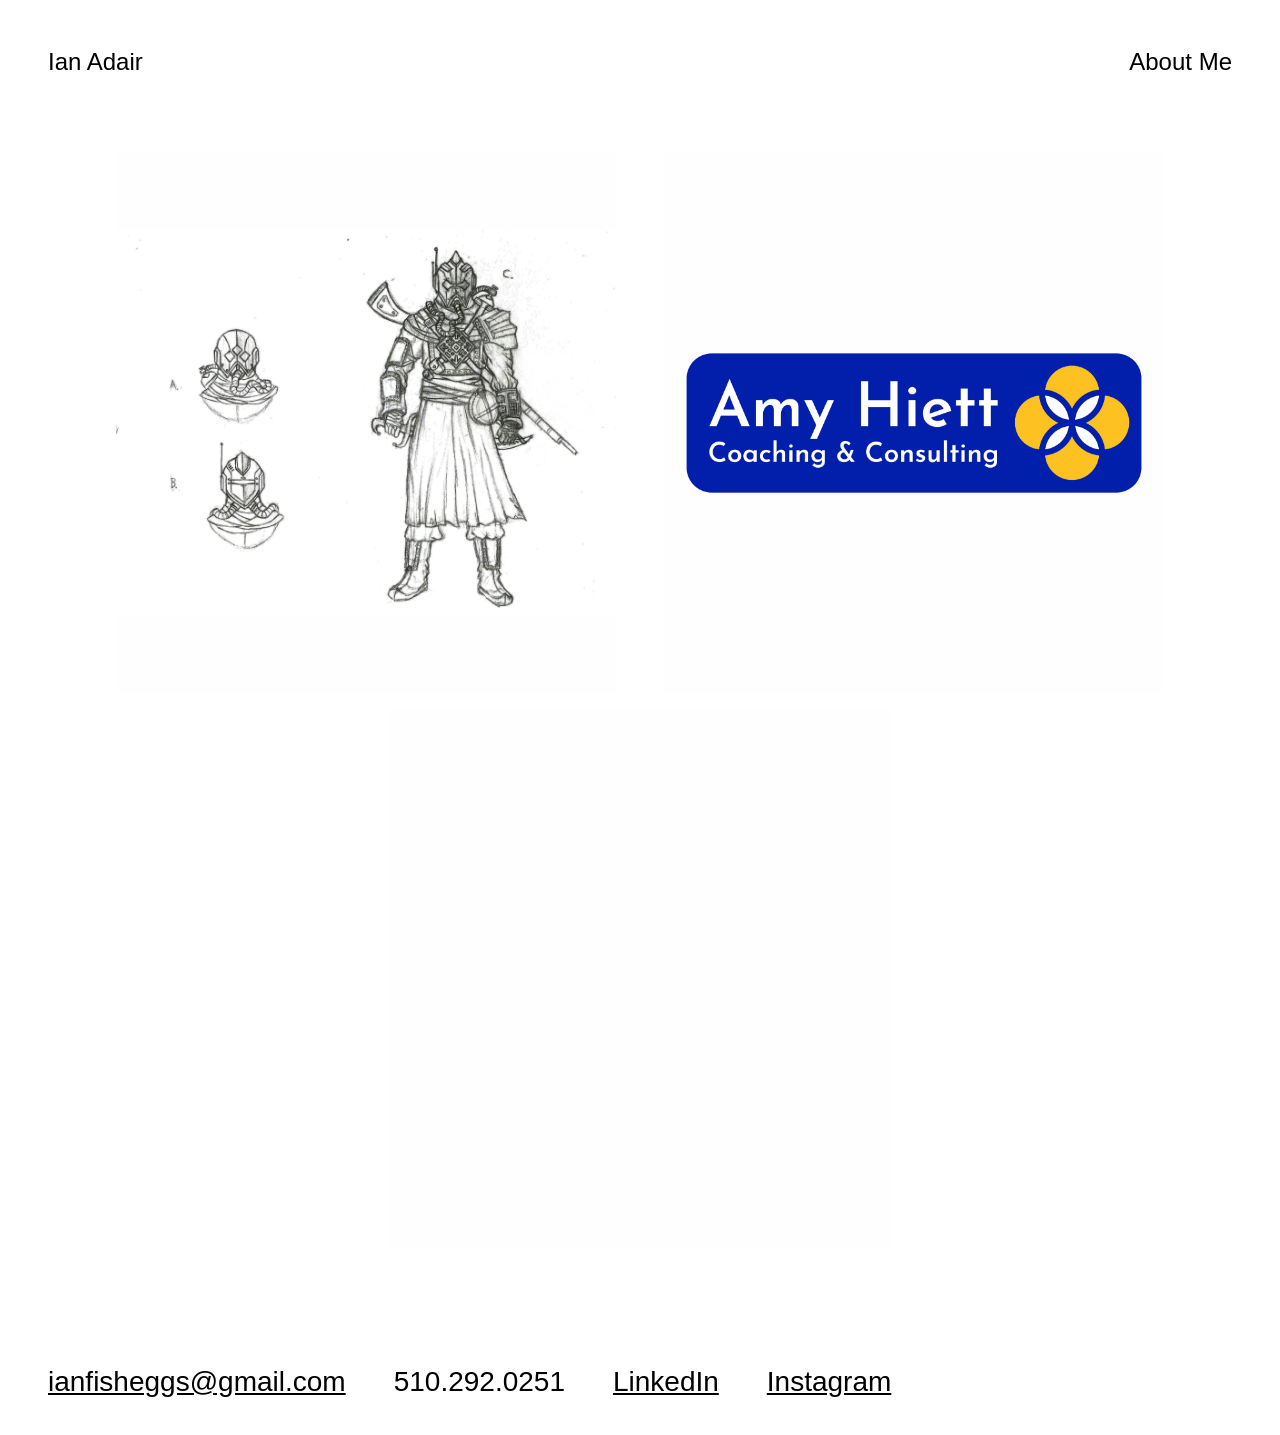
==== index.html @ 213d109c "changed up meta tags, removed unnecessary descriptions and resized profile photo" ====
<!DOCTYPE html>

<html lang="en">
	<head>
		<meta charset="utf-8">
		<meta name="viewport" content="width=device-width, initial-scale=1.0">
        <!--Security-->
        <meta http-equiv="X-Frame-Options" content="sameorigin"/>
        <meta http-equiv="Cross-Origin-Opener-Policy" content="same-origin"/>
        <meta http-equiv="Content-Security-Policy" content=
        "trusted-types default; require-trusted-types-for 'script'; 
        default-src 'self'; 
        connect-src https://cdn.jsdelivr.net/npm/bootstrap@5.3.3/dist/js/bootstrap.bundle.min.js.map https://cdn.jsdelivr.net/npm/bootstrap@5.3.3/dist/css/bootstrap.min.css.map; 
        script-src 'self' 'unsafe-inline'; 
        style-src 'self' https://fonts.googleapis.com/ https://cdn.jsdelivr.net/npm/bootstrap@5.3.3/; 
        font-src https://fonts.gstatic.com/; 
        media-src 'self'; 
        base-uri 'self'"/>
        <!--Site Metadata-->
		<meta name="description" 
		content=
		"
		Born and raised in the Bay Area, Ian Adair is a principled progressive organizer with an 
		extensive education in art in addition to years of blue-collar work experience.
		"
		/>
		<meta name="keywords" content="Ian, Adair, Portfolio"/>
		<meta name="author" content="Ian Adair"/>
		<meta property="og:site_name" content="Ian Adair's Portfolio"/>
		<meta property="og:title" content="Ian Adair's Portfolio | Home"/>
		<meta property="og:description" 
		content=
		"
		Born and raised in the Bay Area, Ian Adair is a principled progressive organizer with an 
		extensive education in art in addition to years of blue-collar work experience.
		"/>
		<meta property="og:type" content="website"/>
		<meta property="og:url" content="https://ianadair.net"/>
		<meta property="og:image" content="https://ianadair.net/assets/me.jpeg"/>
		<meta property="og:image:type" content="image/jpg"/>
		<meta property="og:image:alt" content="Ian Adair..."/>
		<meta property="og:site_name" content="Ian Adair's Portfolio"/>
		<meta name="twitter:title" content="Ian Adair's Portfolio | Home"/>
		<meta name="twitter:card" content="summary_large_image"/>
		<meta name="twitter:description" 
		content=
		"
		Born and raised in the Bay Area, Ian Adair is a principled progressive organizer with an 
		extensive education in art in addition to years of blue-collar work experience.
		"/>
		<meta name="twitter:image" content="https://ianadair.net/assets/me.jpeg"/>
		<meta name="twitter:url" content="https://ianadair.net"/>
		<link rel="icon" href="/assets/favicon.png">
        <!--CSS Linking-->
		<link rel="stylesheet" type="text/css" href="/css/index.css"/>
		<link rel="stylesheet" type="text/css" href="/css/display-photos.css"/>
		<!--Fonts-->
		<link rel="preconnect" href="https://fonts.googleapis.com">
		<link rel="preconnect" href="https://fonts.gstatic.com" crossorigin>
		<link href="https://fonts.googleapis.com/css2?family=Alata&display=swap" rel="stylesheet">
		<title>
			Ian Adair's Portfolio | Home
		</title>    
		<!--Bootstrap Imports-->
		<link href="https://cdn.jsdelivr.net/npm/bootstrap@5.3.3/dist/css/bootstrap.min.css" rel="stylesheet" integrity="sha384-QWTKZyjpPEjISv5WaRU9OFeRpok6YctnYmDr5pNlyT2bRjXh0JMhjY6hW+ALEwIH" crossorigin="anonymous">
        <!--Bootstrap Scripts-->
		<script src="https://cdn.jsdelivr.net/npm/bootstrap@5.3.3/dist/js/bootstrap.bundle.min.js" integrity="sha384-YvpcrYf0tY3lHB60NNkmXc5s9fDVZLESaAA55NDzOxhy9GkcIdslK1eN7N6jIeHz" crossorigin="anonymous"></script>
		<!--Rich Results Schema-->
		<script type="application/ld+json">
			{
				"@context": "https://schema.org",
				"@type": "ProfilePage",
				"mainEntity": {
					"@type": "Person",
					"name": "Ian Adair",
					"description": 
					"Born and raised in the Bay Area, Ian Adair is a principled progressive organizer with an 
					extensive education in art in addition to years of blue-collar work experience.",
					"image": "https://ianadair.net/assets/me.jpeg",
					"sameAs": [
						"https://www.linkedin.com/in/ian-adair-78143824a/",
						"https://www.instagram.com/loyalaumortstudio/"
					]
				}
			}
		</script>
		<!--My Scripts-->
		<script type="module" src="/js/show-on-scroll.js"></script>
    </head>
    <body>
        <noscript>Please enable JavaScript to facilitate a better experience on this site.</noscript>
        <div class="">
			<header>
				<div class="h-25 mb-5 px-5 pt-5 pb-1 text-break">
					<nav>
						<div class="d-flex w-full">
							<h1 class="font-text fs-4 fw-medium"><a href="/">Ian Adair</a></h1>
							<h1 class="font-text fs-4 fw-medium ms-auto"><a href="/about-me.html">About Me</a></h1>
						</div>
					</nav>
				</div>
			</header>
			<main>
				<div class="p-lg-3 p-1 w-100 h-100 d-flex row-gap-3 column-gap-5 justify-content-center flex-wrap">
					<div class="bg-image-wrapper">
						<a class="image-link" href="/traditional-illustration.html">
							<div class="z-1 image-container cycle-item" data-imgSection="traditional-illustration" data-imgName="IAN_TRADITIONAL_ILLUSTRATION_COVER_1"></div>
							<div class="z-1 image-container lower-container cycle-item" data-imgSection="traditional-illustration"  data-imgName="IAN_TRADITIONAL_ILLUSTRATION_COVER_2"></div>
							<div class="z-1 image-container lower-container cycle-item" data-imgSection="traditional-illustration"  data-imgName="IAN_TRADITIONAL_ILLUSTRATION_COVER_3"></div>
							<div class="z-1 image-container lower-container cycle-item" data-imgSection="traditional-illustration"  data-imgName="IAN_TRADITIONAL_ILLUSTRATION_COVER_4"></div>
							<div class="z-1 image-container lower-container cycle-item" data-imgSection="traditional-illustration"  data-imgName="IAN_TRADITIONAL_ILLUSTRATION_COVER_5"></div>
							<h1 class="font-text z-2 image-label d-flex justify-content-center align-items-center">Concept Art</h1>
						</a>
					</div>
					<div class="bg-image-wrapper">
						<a class="image-link" href="/digital-illustration.html">
							<div class="z-1 image-container cycle-item" data-imgSection="digital-illustration" data-imgName="IAN_DIGITAL_ILLUSTRATION_COVER_1"></div>
							<div class="z-1 image-container lower-container cycle-item" data-imgSection="digital-illustration" data-imgName="IAN_DIGITAL_ILLUSTRATION_COVER_2"></div>
							<div class="z-1 image-container lower-container cycle-item" data-imgSection="digital-illustration" data-imgName="IAN_DIGITAL_ILLUSTRATION_COVER_3"></div>
							<div class="z-1 image-container lower-container cycle-item" data-imgSection="digital-illustration" data-imgName="IAN_DIGITAL_ILLUSTRATION_COVER_4"></div>
							<div class="z-1 image-container lower-container cycle-item" data-imgSection="digital-illustration" data-imgName="IAN_DIGITAL_ILLUSTRATION_COVER_5"></div>
							<h1 class="font-text z-2 image-label d-flex justify-content-center align-items-center">Designs</h1>
						</a>
					</div>
					<div class="bg-image-wrapper">
						<a class="image-link" href="/photography.html">
							<div class="z-1 image-container cycle-item" data-imgSection="photography" data-imgName="IAN_PHOTOGRAPHY_COVER_1"></div>
							<div class="z-1 image-container lower-container cycle-item" data-imgSection="photography" data-imgName="IAN_PHOTOGRAPHY_COVER_2"></div>
							<div class="z-1 image-container lower-container cycle-item" data-imgSection="photography" data-imgName="IAN_PHOTOGRAPHY_COVER_3"></div>
							<div class="z-1 image-container lower-container cycle-item" data-imgSection="photography" data-imgName="IAN_PHOTOGRAPHY_COVER_4"></div>
							<div class="z-1 image-container lower-container cycle-item" data-imgSection="photography" data-imgName="IAN_PHOTOGRAPHY_COVER_5"></div>
							<h1 class="font-text z-2 image-label d-flex justify-content-center align-items-center">Photography</h1>
						</a>
					</div>
				</div>
			</main>
        </div>
        <footer>
			<div class="fade-in footer-text-div px-5 pt-5 pb-3 h-20 w-100 d-flex flex-row text-break justify-content-start gap-5 mt-5">
				<div class="d-flex flex-row gap-2 gap-lg-5">
					<a class="font-text text-decoration-underline fs-3 d-flex fw-lighter" href="mailto:ianfisheggs@gmail.com">
						ianfisheggs@gmail.com
					</a>
					<p class="font-text fs-3 fw-lighter d-flex">510.292.0251</p>
					<a class="font-text text-decoration-underline fs-3 d-flex fw-lighter" href="https://www.linkedin.com/in/ian-adair-78143824a/">
						LinkedIn
					</a>
					<a class="font-text text-decoration-underline fs-3 d-flex fw-lighter" href="https://www.instagram.com/loyalaumortstudio/">
						Instagram
					</a>
				</div>
			</div>
        </footer>
    </body>
</html>
---- css/index.css ----
:root {
    --image-height: 60vh;
    --me-photo-image-height: 120vh;
    --image-width: 500px;
    --text-color: black;
    --font-weight: 400;
    --font-family: 'Alata', sans-serif;

    --modal-elements-display: none;
    --modal-background-image: url("");

    --modal-image-height: 60vh;
    --modal-image-width: 50vw;
    --document-overflow-mode: scroll;
}

a {
    text-decoration: none !important;
}

body * {
    color: var(--text-color) !important;
    font-weight: var(--font-weight);
    font-family: var(--font-family);
}

@keyframes fadeIn {
    0% { opacity: 0; }
    20% {opacity: 0; }
    100% { opacity: 1; }
}

body {
    opacity: 0;
    animation: fadeIn 0.3s ease 0.3s forwards;
    overflow: var(--document-overflow-mode)
}

.image-container {
    width: 100% !important;
    height: 100% !important;
    opacity: 0;
    background-repeat: no-repeat;
    background-position: center;
    background-color: rgba(254, 254, 254, 1);
    cursor: pointer;
}

.image-container[data-imgSection="traditional-illustration"] {

    &[data-imgName="IAN_TRADITIONAL_ILLUSTRATION_COVER_1"] {
        background-image: url("/assets/traditional-illustration/Amir1.png");
        background-size: 100%;
    }
    &[data-imgName="IAN_TRADITIONAL_ILLUSTRATION_COVER_2"] {
        background-image: url("/assets/traditional-illustration/Amir\ on\ rock.png");
        background-size: 100%;
    }
    &[data-imgName="IAN_TRADITIONAL_ILLUSTRATION_COVER_3"] {
        background-image: url("/assets/traditional-illustration/IMG_1683.png");
        background-size: 60%;
    }
    &[data-imgName="IAN_TRADITIONAL_ILLUSTRATION_COVER_4"] {
        background-image: url("/assets/traditional-illustration/IMG_1688.png");
        background-size: 100%;
    }
    &[data-imgName="IAN_TRADITIONAL_ILLUSTRATION_COVER_5"] {
        background-image: url("/assets/traditional-illustration/A\,B\,C.png");
        background-size: 100%;
    }
}

.image-container[data-imgSection="photography"] {

    &[data-imgName="IAN_PHOTOGRAPHY_COVER_1"] {
        background-image: url("/assets/photography/GROUP_PICTURE.png");
        background-size: 100%;
    }
    &[data-imgName="IAN_PHOTOGRAPHY_COVER_2"] {
        background-image: url("/assets/photography/IMG_3267.JPG");
        background-size: 100%;
    }
    &[data-imgName="IAN_PHOTOGRAPHY_COVER_3"] {
        background-image: url("/assets/photography/IMG_3667.JPG");
        background-size: 100%;
    }
    &[data-imgName="IAN_PHOTOGRAPHY_COVER_4"] {
        background-image: url("/assets/photography/CLAUDIA.png");
        background-size: 100%;
    }
    &[data-imgName="IAN_PHOTOGRAPHY_COVER_5"] {
        background-image: url("/assets/photography/IMG_3274.JPG");
        background-size: 100%;
    }
}

.image-container[data-imgSection="digital-illustration"] {

    &[data-imgName="IAN_DIGITAL_ILLUSTRATION_COVER_1"] {
        background-image: url("/assets/digital-illustration/IBEW\ LOCAL\ 6.png");
        background-size: 100%;
    }
    &[data-imgName="IAN_DIGITAL_ILLUSTRATION_COVER_2"] {
        background-image: url("/assets/digital-illustration/Loyal\ Au\ Mort\ Logo.png");
        background-size: 100%;
    }
    &[data-imgName="IAN_DIGITAL_ILLUSTRATION_COVER_3"] {
        background-image: url("/assets/digital-illustration/Mt.\ Shasta\ Stamp.png");
        background-size: 100%;
    }
    &[data-imgName="IAN_DIGITAL_ILLUSTRATION_COVER_4"] {
        background-image: url("/assets/digital-illustration/EBDSA\ Tear\ Gas\ Control\ Icon\ Portfolio.png");
        background-size: 90%;
    }
    &[data-imgName="IAN_DIGITAL_ILLUSTRATION_COVER_5"] {
        background-image: url("/assets/digital-illustration/Amy\ Hiett\ Logo.png");
        background-size: 100%;
    }
}

.bg-image-wrapper {
    height: var(--image-height);
    background-color: white !important;
    width: 500px;
    transition: opacity 0.2s ease-in-out;

    & h1 {
        opacity: 0;
    }

    & > a.image-link > div {
        opacity: 1;
    }

    &:hover {
        & > a.image-link > div.image-container {
            transition: opacity 0.3s ease-in-out !important;
            opacity: 0 !important;

            &.cycle-item {
                animation-play-state: paused;
            }
        }
        & h1.image-label {
            opacity: 1;
            transition: opacity 0.3s ease-in-out !important;
        }
    }
}

@keyframes cycle {
  0%   { opacity: 1; }
  20%  { opacity: 0; }
  100%  { opacity: 0; }
}

.cycle-item {
    animation-name: cycle;
    animation-duration: 1.5s;
    animation-timing-function: step-end;
    animation-iteration-count: infinite;
}

.cycle-item:nth-child(1) {
    animation-delay: 0.0s;
}
.cycle-item:nth-child(2) {
    animation-delay: 0.3s;
}
.cycle-item:nth-child(3) {
    animation-delay: 0.6s;
}
.cycle-item:nth-child(4) {
    animation-delay: 0.9s;
}
.cycle-item:nth-child(5) {
    animation-delay: 1.2s;
}

.lower-container {
    margin-top: calc(var(--image-height) * -1);
}

.image-label {
    margin-top: calc(var(--image-height) * -1);
    height: 100% !important;
    width: 100% !important;
    background-color: white;
    transition: opacity 0.3s ease-in-out !important;
}

/* modal zoom-in */
.modal-overlay {
    width: 100% !important;
    height: 100% !important;
    z-index: 3 !important;
    position: fixed;
    top: 0;
    left: 0;
    opacity: 0.8;
    background-color: white !important;
    display: var(--modal-elements-display);
}

.modal-image {
    width: var(--modal-image-width) !important;
    height: var(--modal-image-height) !important;
    z-index: 3 !important;
    position: fixed;
    top: calc((100vh - var(--modal-image-height)) / 2);
    left: calc((100vw - var(--modal-image-width)) / 2);
    opacity: 1;
    background-image: var(--modal-background-image);
    background-repeat: no-repeat;
    background-position: center;
    background-size: 50%;
    display: var(--modal-elements-display);

}

.modal-remove {
    position: fixed;
    right: 0;
    top: 0;
    opacity: 1;
    z-index: 3;
    display: var(--modal-elements-display);
    
    &:hover {
        cursor: pointer;
    }
}

/* applies to all *except* /index.html */
.display-image-container {
    width: 100% !important;
    height: 100% !important;
    opacity: 1;
    background-repeat: no-repeat;
    background-position: center;
    background-color: rgba(254, 254, 254, 1);
    cursor: zoom-in;
}

.display-image-wrapper {
    height: 60vh;
    width: 500px;
    transition: opacity 0.3s ease-in-out, transform 0.5s ease-in-out;
    opacity: 0;
    transform: translateY(20px);

}

/* /about-me.html */
.profile-image-container {
    height: var(--me-photo-image-height) !important;
}

/* all */
.footer-text-div {
    transition: opacity 1s ease-in-out;
}
---- css/display-photos.css ----
.display-image-container[data-imgSection="traditional-illustration"] {
    &[data-imgName="A,B,C.png"] {
        background-image: url("/assets/traditional-illustration/A\,B\,C.png");
        background-size: 100%;
    }
    &[data-imgName="Amir on rock.png"] {
        background-image: url("/assets/traditional-illustration/Amir\ on\ rock.png");
        background-size: 100%;
    }
    &[data-imgName="Amir1.png"] {
        background-image: url("/assets/traditional-illustration/Amir1.png");
        background-size: 100%;
    }
    &[data-imgName="IMG_1683.png"] {
        background-image: url("/assets/traditional-illustration/IMG_1683.png");
        background-size: 60%;
    }
    &[data-imgName="IMG_1688.png"] {
        background-image: url("/assets/traditional-illustration/IMG_1688.png");
        background-size: 60%;
    }
    &[data-imgName="Sheriff.png"] {
        background-image: url("/assets/traditional-illustration/Sheriff.png");
        background-size: 100%;
    }
}

.display-image-container[data-imgSection="digital-illustration"] {
    &[data-imgName="1789617160512-37d362ee-7aab-4959-8dd6-a20878af4e21_1.png"] {
        background-image: url("/assets/digital-illustration/1789617160512-37d362ee-7aab-4959-8dd6-a20878af4e21_1.png");
        background-size: 50%;
    }
    &[data-imgName="Amy Hiett Logo.png"] {
        background-image: url("/assets/digital-illustration/Amy Hiett Logo.png");
        background-size: 100%;
    }
    &[data-imgName="EBDSA Tear Gas Control Icon Portfolio.png"] {
        background-image: url("/assets/digital-illustration/EBDSA\ Tear\ Gas\ Control\ Icon\ Portfolio.png");
        background-size: 70%;
    }
    &[data-imgName="English.png"] {
        background-image: url("/assets/digital-illustration/English.png");
        background-size: 100%;
    }
    &[data-imgName="IBEW LOCAL 6.png"] {
        background-image: url("/assets/digital-illustration/IBEW\ LOCAL\ 6.png");
        background-size: 100%;
    }
    &[data-imgName="Loyal Au Mort Logo.png"] {
        background-image: url("/assets/digital-illustration/Loyal\ Au\ Mort\ Logo.png");
        background-size: 100%;
    }
    &[data-imgName="Masked Up Revised.png"] {
        background-image: url("/assets/digital-illustration/Masked\ Up\ Revised.png");
        background-size: 100%;
    }
    &[data-imgName="Mt. Shasta Stamp.png"] {
        background-image: url("/assets/digital-illustration/Mt.\ Shasta\ Stamp.png");
        background-size: 100%;
    }
    &[data-imgName="Organizing Training_ Building\ Towards\ May\ Day\ Post\ 1\ (1).png"] {
        background-image: url("/assets/digital-illustration/Organizing Training_ Building Towards May Day Post 1 (1).png");
        background-size: 60%;
    }
    &[data-imgName="SBLC\ ENDORSES.png"] {
        background-image: url("/assets/digital-illustration/SBLC\ ENDORSES.png");
        background-size: 60%;
    }
    &[data-imgName="SBWU\ S&W\ LOGO\ FINAL.png"] {
        background-image: url("/assets/digital-illustration/SBWU\ S&W\ LOGO\ FINAL.png");
        background-size: 60%;
    }
    &[data-imgName="Screen\ Shot\ 2025-09-14\ at\ 4.26.03 PM.png"] {
        background-image: url("/assets/digital-illustration/Screen Shot 2025-09-14 at 4.26.03 PM.png");
        background-size: 100%;
    }
    &[data-imgName="Standard\ Logo\ (Blue).png"] {
        background-image: url("/assets/digital-illustration/Standard Logo (Blue).png");
        background-size: 100%;
    }
}

.display-image-container[data-imgSection="photography"] {
    &[data-imgName="GROUP_PICTURE.png"] {
        background-image: url("/assets/photography/GROUP_PICTURE.png");
        background-size: 100%;
    }
    &[data-imgName="IMG_3067.JPG"] {
        background-image: url("/assets/photography/IMG_3067.JPG");
        background-size: 100%;
    }
    &[data-imgName="IMG_3145.JPG"] {
        background-image: url("/assets/photography/IMG_3145.JPG");
        background-size: 100%;
    }
    &[data-imgName="IMG_3148.JPG"] {
        background-image: url("/assets/photography/IMG_3148.JPG");
        background-size: 100%;
    }
    &[data-imgName="IMG_3267.JPG"] {
        background-image: url("/assets/photography/IMG_3267.JPG");
        background-size: 100%;
    }
    &[data-imgName="IMG_3274.JPG"] {
        background-image: url("/assets/photography/IMG_3274.JPG");
        background-size: 100%;
    }
    &[data-imgName="IMG_3304.JPG"] {
        background-image: url("/assets/photography/IMG_3304.JPG");
        background-size: 100%;
    }
    &[data-imgName="IMG_3337.JPG"] {
        background-image: url("/assets/photography/IMG_3337.JPG");
        background-size: 100%;
    }
    &[data-imgName="IMG_3667.JPG"] {
        background-image: url("/assets/photography/IMG_3667.JPG");
        background-size: 100%;
    }
    &[data-imgName="CLAUDIA.png"] {
        background-image: url("/assets/photography/CLAUDIA.png");
        background-size: 100%;
    }
}
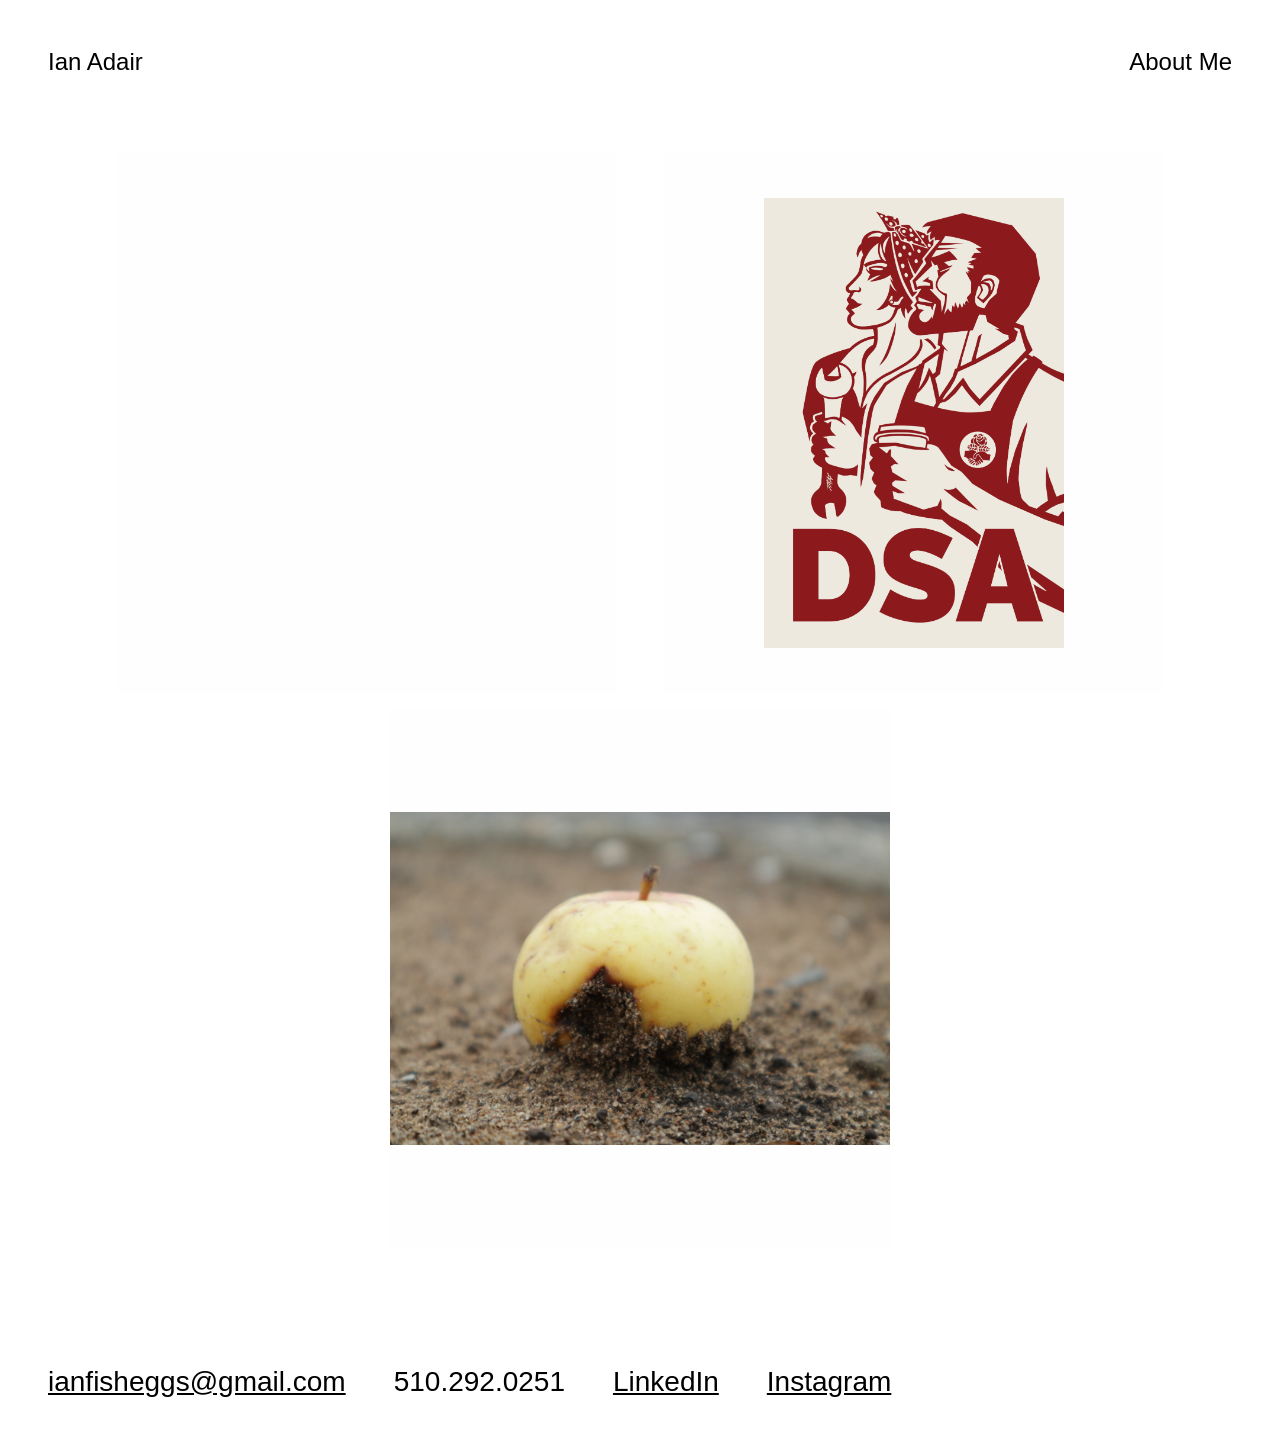
==== commit a0ee8dbc: "fixed wrapping for page nav links, added carousel feature" ====
--- a/index.html
+++ b/index.html
@@ -53,7 +53,7 @@
 		<link rel="icon" href="/assets/favicon.png">
         <!--CSS Linking-->
 		<link rel="stylesheet" type="text/css" href="/css/index.css"/>
-		<link rel="stylesheet" type="text/css" href="/css/display-photos.css"/>
+		<link rel="stylesheet" type="text/css" href="/css/media-queries.css"/>
 		<!--Fonts-->
 		<link rel="preconnect" href="https://fonts.googleapis.com">
 		<link rel="preconnect" href="https://fonts.gstatic.com" crossorigin>
@@ -109,7 +109,7 @@
 							<div class="z-1 image-container lower-container cycle-item" data-imgSection="traditional-illustration"  data-imgName="IAN_TRADITIONAL_ILLUSTRATION_COVER_3"></div>
 							<div class="z-1 image-container lower-container cycle-item" data-imgSection="traditional-illustration"  data-imgName="IAN_TRADITIONAL_ILLUSTRATION_COVER_4"></div>
 							<div class="z-1 image-container lower-container cycle-item" data-imgSection="traditional-illustration"  data-imgName="IAN_TRADITIONAL_ILLUSTRATION_COVER_5"></div>
-							<h1 class="font-text z-2 image-label d-flex justify-content-center align-items-center">Concept Art</h1>
+							<h1 class="font-text z-2 image-label d-flex justify-content-center align-items-center">Traditional Illustration</h1>
 						</a>
 					</div>
 					<div class="bg-image-wrapper">
@@ -119,7 +119,7 @@
 							<div class="z-1 image-container lower-container cycle-item" data-imgSection="digital-illustration" data-imgName="IAN_DIGITAL_ILLUSTRATION_COVER_3"></div>
 							<div class="z-1 image-container lower-container cycle-item" data-imgSection="digital-illustration" data-imgName="IAN_DIGITAL_ILLUSTRATION_COVER_4"></div>
 							<div class="z-1 image-container lower-container cycle-item" data-imgSection="digital-illustration" data-imgName="IAN_DIGITAL_ILLUSTRATION_COVER_5"></div>
-							<h1 class="font-text z-2 image-label d-flex justify-content-center align-items-center">Designs</h1>
+							<h1 class="font-text z-2 image-label d-flex justify-content-center align-items-center">Digital Illustration</h1>
 						</a>
 					</div>
 					<div class="bg-image-wrapper">
--- a/css/index.css
+++ b/css/index.css
@@ -1,7 +1,7 @@
 :root {
     --image-height: 60vh;
+    --image-width: 50vw;
     --me-photo-image-height: 120vh;
-    --image-width: 500px;
     --text-color: black;
     --font-weight: 400;
     --font-family: 'Alata', sans-serif;
@@ -9,9 +9,12 @@
     --modal-elements-display: none;
     --modal-background-image: url("");
 
-    --modal-image-height: 60vh;
-    --modal-image-width: 50vw;
     --document-overflow-mode: scroll;
+
+    --modal-scaling-multiplier: 5;
+
+    --modal-image-width: clamp(var(--image-width), calc(var(--image-width) * var(--modal-scaling-multiplier)), 100%);
+    --modal-image-height: clamp(var(--image-height), calc(var(--image-height) * var(--modal-scaling-multiplier)), 100%);
 }
 
 a {
@@ -49,47 +52,47 @@
 .image-container[data-imgSection="traditional-illustration"] {
 
     &[data-imgName="IAN_TRADITIONAL_ILLUSTRATION_COVER_1"] {
-        background-image: url("/assets/traditional-illustration/Amir1.png");
+        background-image: url("/assets/traditional-illustration/SNIPER.png");
         background-size: 100%;
     }
     &[data-imgName="IAN_TRADITIONAL_ILLUSTRATION_COVER_2"] {
-        background-image: url("/assets/traditional-illustration/Amir\ on\ rock.png");
+        background-image: url("/assets/traditional-illustration/SCARY_FAIRY.png");
         background-size: 100%;
     }
     &[data-imgName="IAN_TRADITIONAL_ILLUSTRATION_COVER_3"] {
-        background-image: url("/assets/traditional-illustration/IMG_1683.png");
+        background-image: url("/assets/traditional-illustration/CLICKER.png");
         background-size: 60%;
     }
     &[data-imgName="IAN_TRADITIONAL_ILLUSTRATION_COVER_4"] {
-        background-image: url("/assets/traditional-illustration/IMG_1688.png");
+        background-image: url("/assets/traditional-illustration/MACY.png");
         background-size: 100%;
     }
     &[data-imgName="IAN_TRADITIONAL_ILLUSTRATION_COVER_5"] {
-        background-image: url("/assets/traditional-illustration/A\,B\,C.png");
-        background-size: 100%;
+        background-image: url("/assets/traditional-illustration/MANDO.png");
+        background-size: 60%;
     }
 }
 
 .image-container[data-imgSection="photography"] {
 
     &[data-imgName="IAN_PHOTOGRAPHY_COVER_1"] {
-        background-image: url("/assets/photography/GROUP_PICTURE.png");
+        background-image: url("/assets/photography/CLAUDIA_GROUP_PICTURE.png");
         background-size: 100%;
     }
     &[data-imgName="IAN_PHOTOGRAPHY_COVER_2"] {
-        background-image: url("/assets/photography/IMG_3267.JPG");
+        background-image: url("/assets/photography/ROCK_CLIMBING.jpg");
         background-size: 100%;
     }
     &[data-imgName="IAN_PHOTOGRAPHY_COVER_3"] {
-        background-image: url("/assets/photography/IMG_3667.JPG");
+        background-image: url("/assets/photography/SNOWY_PEAK_FENCE.JPG");
         background-size: 100%;
     }
     &[data-imgName="IAN_PHOTOGRAPHY_COVER_4"] {
-        background-image: url("/assets/photography/CLAUDIA.png");
-        background-size: 100%;
+        background-image: url("/assets/photography/OBELISK.JPG");
+        background-size: 80%;
     }
     &[data-imgName="IAN_PHOTOGRAPHY_COVER_5"] {
-        background-image: url("/assets/photography/IMG_3274.JPG");
+        background-image: url("/assets/photography/DIRTY_FRUIT.JPG");
         background-size: 100%;
     }
 }
@@ -97,24 +100,24 @@
 .image-container[data-imgSection="digital-illustration"] {
 
     &[data-imgName="IAN_DIGITAL_ILLUSTRATION_COVER_1"] {
-        background-image: url("/assets/digital-illustration/IBEW\ LOCAL\ 6.png");
+        background-image: url("/assets/digital-illustration/AMIR_POSE_1.png");
         background-size: 100%;
     }
     &[data-imgName="IAN_DIGITAL_ILLUSTRATION_COVER_2"] {
-        background-image: url("/assets/digital-illustration/Loyal\ Au\ Mort\ Logo.png");
+        background-image: url("/assets/digital-illustration/TEAM_LINEUP.png");
         background-size: 100%;
     }
     &[data-imgName="IAN_DIGITAL_ILLUSTRATION_COVER_3"] {
-        background-image: url("/assets/digital-illustration/Mt.\ Shasta\ Stamp.png");
+        background-image: url("/assets/digital-illustration/SBWU_LOGO.png");
         background-size: 100%;
     }
     &[data-imgName="IAN_DIGITAL_ILLUSTRATION_COVER_4"] {
-        background-image: url("/assets/digital-illustration/EBDSA\ Tear\ Gas\ Control\ Icon\ Portfolio.png");
-        background-size: 90%;
+        background-image: url("/assets/digital-illustration/VANGUARD.png");
+        background-size: 60%;
     }
     &[data-imgName="IAN_DIGITAL_ILLUSTRATION_COVER_5"] {
-        background-image: url("/assets/digital-illustration/Amy\ Hiett\ Logo.png");
-        background-size: 100%;
+        background-image: url("/assets/digital-illustration/DSA_POSTER.png");
+        background-size: 60%;
     }
 }
 
@@ -156,7 +159,7 @@
 
 .cycle-item {
     animation-name: cycle;
-    animation-duration: 1.5s;
+    animation-duration: 2.5s;
     animation-timing-function: step-end;
     animation-iteration-count: infinite;
 }
@@ -165,16 +168,16 @@
     animation-delay: 0.0s;
 }
 .cycle-item:nth-child(2) {
-    animation-delay: 0.3s;
+    animation-delay: 0.5s;
 }
 .cycle-item:nth-child(3) {
-    animation-delay: 0.6s;
+    animation-delay: 1.0s;
 }
 .cycle-item:nth-child(4) {
-    animation-delay: 0.9s;
+    animation-delay: 1.5s;
 }
 .cycle-item:nth-child(5) {
-    animation-delay: 1.2s;
+    animation-delay: 2.0s;
 }
 
 .lower-container {
@@ -210,10 +213,6 @@
     top: calc((100vh - var(--modal-image-height)) / 2);
     left: calc((100vw - var(--modal-image-width)) / 2);
     opacity: 1;
-    background-image: var(--modal-background-image);
-    background-repeat: no-repeat;
-    background-position: center;
-    background-size: 50%;
     display: var(--modal-elements-display);
 
 }
@@ -225,6 +224,34 @@
     opacity: 1;
     z-index: 3;
     display: var(--modal-elements-display);
+    
+    &:hover {
+        cursor: pointer;
+    }
+}
+
+.modal-previous {
+    position: fixed;
+    left: 0;
+    top: 50%;
+    opacity: 1;
+    z-index: 3;
+    display: var(--modal-elements-display);
+    user-select: none;
+    
+    &:hover {
+        cursor: pointer;
+    }
+}
+
+.modal-next {
+    position: fixed;
+    right: 0;
+    top: 50%;
+    opacity: 1;
+    z-index: 3;
+    display: var(--modal-elements-display);
+    user-select: none;
     
     &:hover {
         cursor: pointer;
--- a/css/media-queries.css
+++ b/css/media-queries.css
@@ -0,0 +1,7 @@
+
+
+@media (width >= 2500px) {
+    :root {
+        --image-width: 1000px !important;
+    }
+}
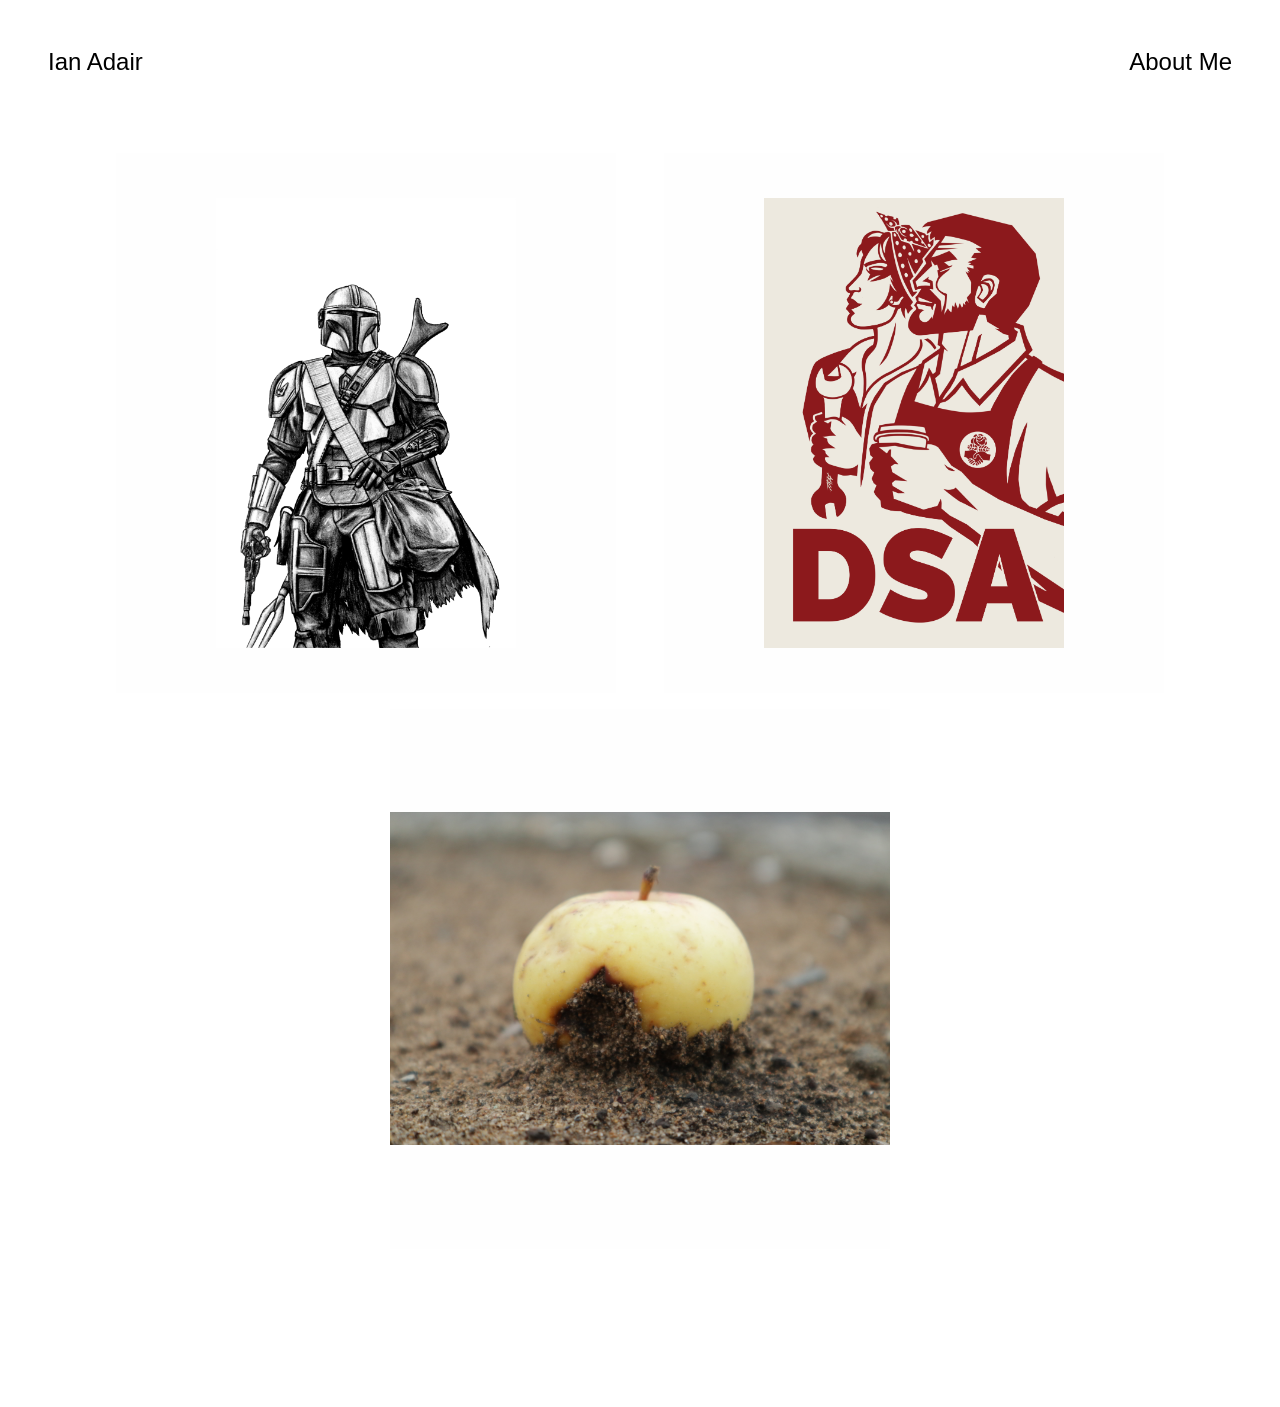
==== commit c64a5448: "resized about me image and changed some wrapping on the footers" ====
--- a/index.html
+++ b/index.html
@@ -136,16 +136,16 @@
 			</main>
         </div>
         <footer>
-			<div class="fade-in footer-text-div px-5 pt-5 pb-3 h-20 w-100 d-flex flex-row text-break justify-content-start gap-5 mt-5">
-				<div class="d-flex flex-row gap-2 gap-lg-5">
-					<a class="font-text text-decoration-underline fs-3 d-flex fw-lighter" href="mailto:ianfisheggs@gmail.com">
+			<div class="fade-in footer-text-div px-5 pt-5 pb-3 h-20 w-100 d-flex flex-column text-break justify-content-start gap-5">
+				<div class="d-flex flex-wrap text-break flex-row gap-2 gap-lg-5">
+					<a class="text-break text-decoration-underline fs-3 d-inline-flex fw-lighter" href="mailto:ianfisheggs@gmail.com">
 						ianfisheggs@gmail.com
 					</a>
-					<p class="font-text fs-3 fw-lighter d-flex">510.292.0251</p>
-					<a class="font-text text-decoration-underline fs-3 d-flex fw-lighter" href="https://www.linkedin.com/in/ian-adair-78143824a/">
+					<p class="fs-3 text-break fw-lighter d-inline-flex">510.292.0251</p>
+					<a class="text-break text-decoration-underline fs-3 d-inline-flex fw-lighter" href="https://www.linkedin.com/in/ian-adair-78143824a/">
 						LinkedIn
 					</a>
-					<a class="font-text text-decoration-underline fs-3 d-flex fw-lighter" href="https://www.instagram.com/loyalaumortstudio/">
+					<a class="text-break text-decoration-underline fs-3 d-inline-flex fw-lighter" href="https://www.instagram.com/loyalaumortstudio/">
 						Instagram
 					</a>
 				</div>
--- a/css/index.css
+++ b/css/index.css
@@ -1,7 +1,7 @@
 :root {
     --image-height: 60vh;
-    --image-width: 50vw;
-    --me-photo-image-height: 120vh;
+    --image-width: 500px;
+    --me-photo-image-height: 80vh;
     --text-color: black;
     --font-weight: 400;
     --font-family: 'Alata', sans-serif;
@@ -9,7 +9,12 @@
     --modal-elements-display: none;
     --modal-background-image: url("");
 
+    --image-swap-time-on-screen: 0.5s;
+
     --document-overflow-mode: scroll;
+
+    --initial-fade-in-time: 0.3s;
+    --display-image-fade-in-time: 0.3s;
 
     --modal-scaling-multiplier: 5;
 
@@ -35,7 +40,7 @@
 
 body {
     opacity: 0;
-    animation: fadeIn 0.3s ease 0.3s forwards;
+    animation: fadeIn var(--initial-fade-in-time) ease 0.3s forwards;
     overflow: var(--document-overflow-mode)
 }
 
@@ -76,7 +81,7 @@
 .image-container[data-imgSection="photography"] {
 
     &[data-imgName="IAN_PHOTOGRAPHY_COVER_1"] {
-        background-image: url("/assets/photography/CLAUDIA_GROUP_PICTURE.png");
+        background-image: url("/assets/photography/CLAUDIA_SPEECH.JPG");
         background-size: 100%;
     }
     &[data-imgName="IAN_PHOTOGRAPHY_COVER_2"] {
@@ -124,7 +129,7 @@
 .bg-image-wrapper {
     height: var(--image-height);
     background-color: white !important;
-    width: 500px;
+    width: var(--image-width);
     transition: opacity 0.2s ease-in-out;
 
     & h1 {
@@ -159,7 +164,7 @@
 
 .cycle-item {
     animation-name: cycle;
-    animation-duration: 2.5s;
+    animation-duration: calc(var(--image-swap-time-on-screen) * 5);
     animation-timing-function: step-end;
     animation-iteration-count: infinite;
 }
@@ -168,16 +173,16 @@
     animation-delay: 0.0s;
 }
 .cycle-item:nth-child(2) {
-    animation-delay: 0.5s;
+    animation-delay: var(--image-swap-time-on-screen);
 }
 .cycle-item:nth-child(3) {
-    animation-delay: 1.0s;
+    animation-delay: calc(var(--image-swap-time-on-screen) * 2);
 }
 .cycle-item:nth-child(4) {
-    animation-delay: 1.5s;
+    animation-delay: calc(var(--image-swap-time-on-screen) * 3);
 }
 .cycle-item:nth-child(5) {
-    animation-delay: 2.0s;
+    animation-delay: calc(var(--image-swap-time-on-screen) * 4);
 }
 
 .lower-container {
@@ -270,9 +275,9 @@
 }
 
 .display-image-wrapper {
-    height: 60vh;
-    width: 500px;
-    transition: opacity 0.3s ease-in-out, transform 0.5s ease-in-out;
+    height: var(--image-height);
+    width: var(--image-width);
+    transition: opacity var(--display-image-fade-in-time) ease-in-out, transform 0.5s ease-in-out;
     opacity: 0;
     transform: translateY(20px);
 
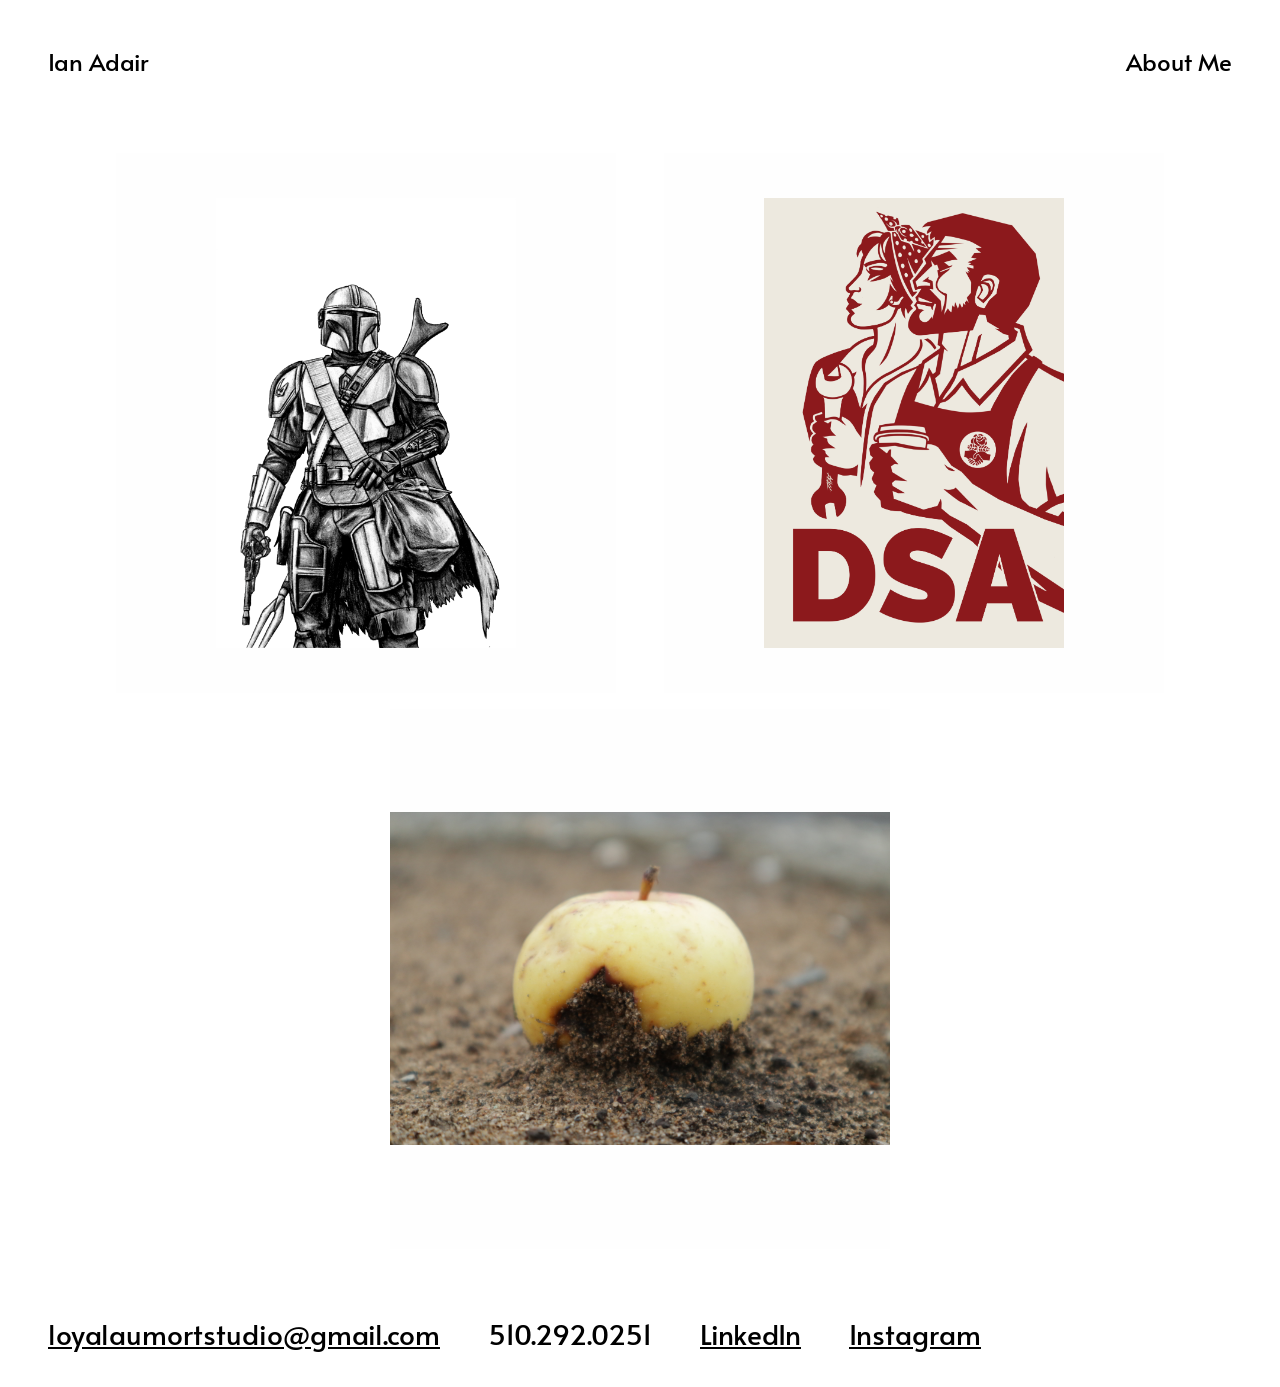
==== commit a078aed4: "removed security meta tags and added to cloudflare _headers file" ====
--- a/index.html
+++ b/index.html
@@ -4,18 +4,6 @@
 	<head>
 		<meta charset="utf-8">
 		<meta name="viewport" content="width=device-width, initial-scale=1.0">
-        <!--Security-->
-        <meta http-equiv="X-Frame-Options" content="sameorigin"/>
-        <meta http-equiv="Cross-Origin-Opener-Policy" content="same-origin"/>
-        <meta http-equiv="Content-Security-Policy" content=
-        "trusted-types default; require-trusted-types-for 'script'; 
-        default-src 'self'; 
-        connect-src https://cdn.jsdelivr.net/npm/bootstrap@5.3.3/dist/js/bootstrap.bundle.min.js.map https://cdn.jsdelivr.net/npm/bootstrap@5.3.3/dist/css/bootstrap.min.css.map; 
-        script-src 'self' 'unsafe-inline'; 
-        style-src 'self' https://fonts.googleapis.com/ https://cdn.jsdelivr.net/npm/bootstrap@5.3.3/; 
-        font-src https://fonts.gstatic.com/; 
-        media-src 'self'; 
-        base-uri 'self'"/>
         <!--Site Metadata-->
 		<meta name="description" 
 		content=
@@ -36,7 +24,7 @@
 		"/>
 		<meta property="og:type" content="website"/>
 		<meta property="og:url" content="https://ianadair.net"/>
-		<meta property="og:image" content="https://ianadair.net/assets/me.jpeg"/>
+		<meta property="og:image" content="https://ianadair.net/assets/me_rotated.jpeg"/>
 		<meta property="og:image:type" content="image/jpg"/>
 		<meta property="og:image:alt" content="Ian Adair..."/>
 		<meta property="og:site_name" content="Ian Adair's Portfolio"/>
@@ -48,12 +36,11 @@
 		Born and raised in the Bay Area, Ian Adair is a principled progressive organizer with an 
 		extensive education in art in addition to years of blue-collar work experience.
 		"/>
-		<meta name="twitter:image" content="https://ianadair.net/assets/me.jpeg"/>
+		<meta name="twitter:image" content="https://ianadair.net/assets/me_rotated.jpeg"/>
 		<meta name="twitter:url" content="https://ianadair.net"/>
 		<link rel="icon" href="/assets/favicon.png">
         <!--CSS Linking-->
 		<link rel="stylesheet" type="text/css" href="/css/index.css"/>
-		<link rel="stylesheet" type="text/css" href="/css/media-queries.css"/>
 		<!--Fonts-->
 		<link rel="preconnect" href="https://fonts.googleapis.com">
 		<link rel="preconnect" href="https://fonts.gstatic.com" crossorigin>
@@ -138,8 +125,8 @@
         <footer>
 			<div class="fade-in footer-text-div px-5 pt-5 pb-3 h-20 w-100 d-flex flex-column text-break justify-content-start gap-5">
 				<div class="d-flex flex-wrap text-break flex-row gap-2 gap-lg-5">
-					<a class="text-break text-decoration-underline fs-3 d-inline-flex fw-lighter" href="mailto:ianfisheggs@gmail.com">
-						ianfisheggs@gmail.com
+					<a class="text-break text-decoration-underline fs-3 d-inline-flex fw-lighter" href="mailto:loyalaumortstudio@gmail.com">
+						loyalaumortstudio@gmail.com
 					</a>
 					<p class="fs-3 text-break fw-lighter d-inline-flex">510.292.0251</p>
 					<a class="text-break text-decoration-underline fs-3 d-inline-flex fw-lighter" href="https://www.linkedin.com/in/ian-adair-78143824a/">
--- a/css/index.css
+++ b/css/index.css
@@ -9,7 +9,7 @@
     --modal-elements-display: none;
     --modal-background-image: url("");
 
-    --image-swap-time-on-screen: 0.5s;
+    --image-swap-time-on-screen: .75s;
 
     --document-overflow-mode: scroll;
 
@@ -20,6 +20,12 @@
 
     --modal-image-width: clamp(var(--image-width), calc(var(--image-width) * var(--modal-scaling-multiplier)), 100%);
     --modal-image-height: clamp(var(--image-height), calc(var(--image-height) * var(--modal-scaling-multiplier)), 100%);
+}
+
+@media (width >= 2500px) {
+    :root {
+        --image-width: 1000px !important;
+    }
 }
 
 a {
@@ -285,7 +291,12 @@
 
 /* /about-me.html */
 .profile-image-container {
-    height: var(--me-photo-image-height) !important;
+    height: var(--me-photo-image-height);
+    width: 100%;
+    background-image: url("/assets/me.jpeg");
+    background-repeat: no-repeat;
+    background-position: left center;
+    background-size: contain;
 }
 
 /* all */
